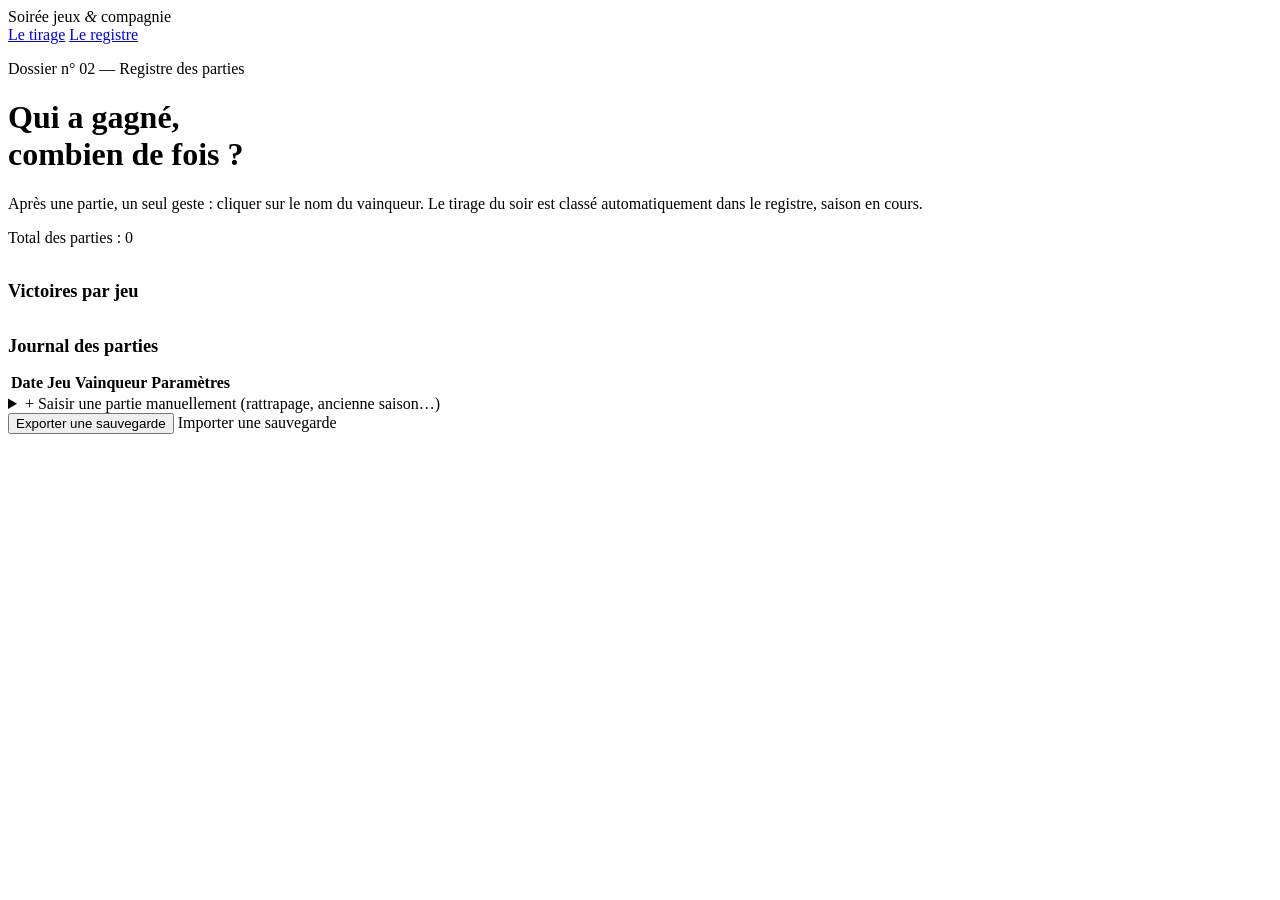
==== scores.html @ 5ef85fa4 "Add files via upload" ====
<!DOCTYPE html>
<html lang="fr">
<head>
<meta charset="UTF-8">
<meta name="viewport" content="width=device-width, initial-scale=1.0">
<title>Soirée jeux — Le registre</title>
<link rel="preconnect" href="https://fonts.googleapis.com">
<link rel="preconnect" href="https://fonts.gstatic.com" crossorigin>
<link href="https://fonts.googleapis.com/css2?family=Fraunces:ital,opsz,wght@0,9..144,400;0,9..144,600;1,9..144,500&family=Newsreader:ital,wght@0,400;0,500;1,400&family=Space+Mono:wght@400;700&display=swap" rel="stylesheet">
<link rel="stylesheet" href="css/style.css">
</head>
<body>

<nav class="site-nav">
  <div class="site-nav__mark">Soirée jeux <em>&amp;</em> compagnie</div>
  <div class="site-nav__links">
    <a href="index.html">Le tirage</a>
    <a href="scores.html" aria-current="page">Le registre</a>
  </div>
</nav>

<main>
  <p class="eyebrow">Dossier n° 02 — Registre des parties</p>
  <h1 class="page-title">Qui a gagné,<br>combien de fois ?</h1>
  <p class="page-intro">
    Après une partie, un seul geste : cliquer sur le nom du vainqueur. Le tirage
    du soir est classé automatiquement dans le registre, saison en cours.
  </p>

  <div id="pendingHost"></div>

  <div class="ledger ledger--book">
    <div class="season-tabs" id="seasonTabs"></div>

    <p class="eyebrow" style="margin-bottom:2px;">Total des parties : <span id="totalGames">0</span></p>

    <div class="score-grid" id="scoreTotals"></div>

    <h2 style="font-family:var(--font-display);font-size:1.15rem;margin:34px 0 14px;">Victoires par jeu</h2>
    <div id="gameBars"></div>

    <h2 style="font-family:var(--font-display);font-size:1.15rem;margin:34px 0 14px;">Journal des parties</h2>
    <table class="match-table">
      <thead>
        <tr><th>Date</th><th>Jeu</th><th>Vainqueur</th><th>Paramètres</th><th></th></tr>
      </thead>
      <tbody id="matchTableBody"></tbody>
    </table>

    <details class="manual-entry">
      <summary>+ Saisir une partie manuellement (rattrapage, ancienne saison…)</summary>
      <form class="manual-form" id="manualForm">
        <label>Date
          <input type="date" name="manualDate" required>
        </label>
        <label>Jeu
          <select name="manualGame" id="manualGame" required></select>
        </label>
        <label>Saison
          <select name="manualSeason" id="manualSeason" required></select>
        </label>
        <label>Vainqueur
          <select name="manualWinner" required>
            <option value="p1">Moi</option>
            <option value="p2">Ma compagne</option>
          </select>
        </label>
        <label class="full" style="flex-direction:row;align-items:center;gap:8px;">
          <input type="checkbox" name="manualNoData" id="manualNoData" checked style="width:auto;">
          <span style="text-transform:none;letter-spacing:normal;font-size:0.85rem;">Paramètres inconnus (no data)</span>
        </label>
        <label class="full">Paramètres (optionnel, si connus)
          <input type="text" name="manualParamsNote" placeholder="ex : Pearlbrook, Bellfaire">
        </label>
        <div class="full">
          <button class="btn btn--solid" type="submit">Ajouter au registre</button>
          <span class="feedback-msg" id="manualFeedback"></span>
        </div>
      </form>
    </details>
  </div>

  <div class="backup-row">
    <button class="btn btn--ghost" id="exportBtn" type="button">Exporter une sauvegarde</button>
    <label class="btn btn--ghost" style="cursor:pointer;">
      Importer une sauvegarde
      <input type="file" id="importInput" accept="application/json" style="display:none;">
    </label>
    <span class="feedback-msg" id="backupFeedback"></span>
  </div>
</main>

<script src="js/games-config.js"></script>
<script src="js/storage.js"></script>
<script src="js/dashboard.js"></script>
</body>
</html>
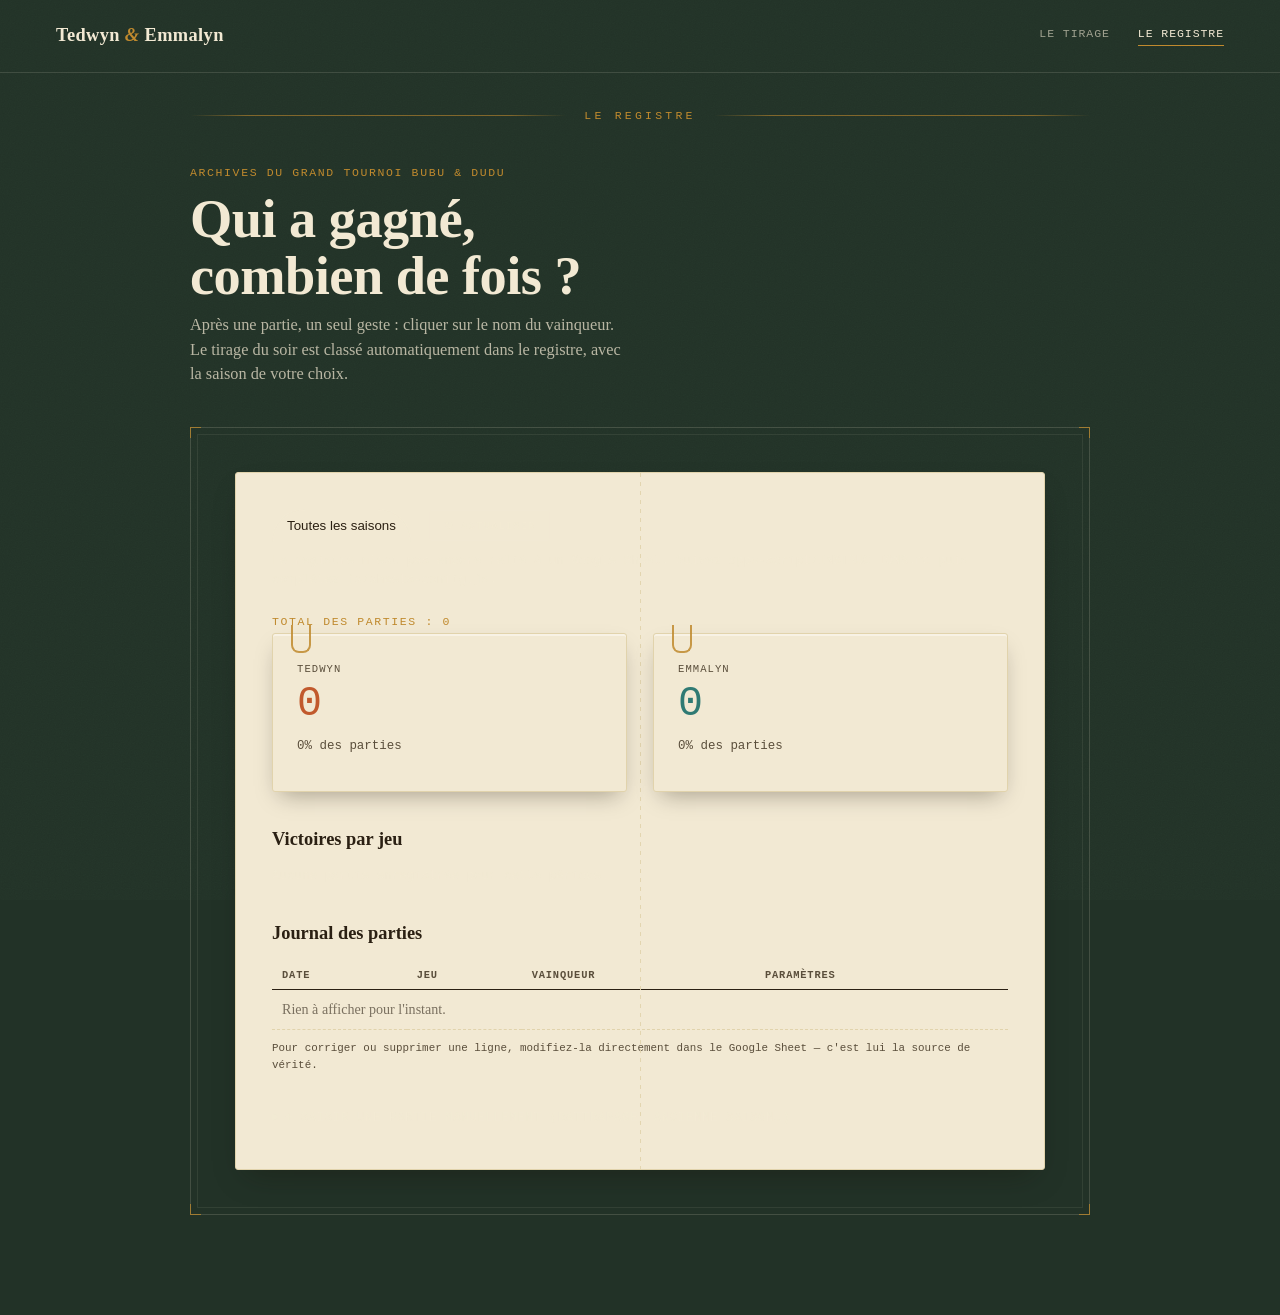
==== commit 7d46fb62: "Add files via upload" ====
--- a/scores.html
+++ b/scores.html
@@ -3,7 +3,7 @@
 <head>
 <meta charset="UTF-8">
 <meta name="viewport" content="width=device-width, initial-scale=1.0">
-<title>Soirée jeux — Le registre</title>
+<title>Tedwyn &amp; Emmalyn · Registre</title>
 <link rel="preconnect" href="https://fonts.googleapis.com">
 <link rel="preconnect" href="https://fonts.gstatic.com" crossorigin>
 <link href="https://fonts.googleapis.com/css2?family=Fraunces:ital,opsz,wght@0,9..144,400;0,9..144,600;1,9..144,500&family=Newsreader:ital,wght@0,400;0,500;1,400&family=Space+Mono:wght@400;700&display=swap" rel="stylesheet">
@@ -12,86 +12,100 @@
 <body>
 
 <nav class="site-nav">
-  <div class="site-nav__mark">Soirée jeux <em>&amp;</em> compagnie</div>
+  <div class="site-nav__mark">Tedwyn <em>&amp;</em> Emmalyn</div>
   <div class="site-nav__links">
     <a href="index.html">Le tirage</a>
     <a href="scores.html" aria-current="page">Le registre</a>
   </div>
 </nav>
 
+<div class="title-card">
+  <span class="title-card__rule"></span>
+  <span class="title-card__names">Le registre</span>
+  <span class="title-card__rule"></span>
+</div>
+
 <main>
-  <p class="eyebrow">Dossier n° 02 — Registre des parties</p>
+  <p class="eyebrow">Archives du grand tournoi Bubu &amp; Dudu</p>
   <h1 class="page-title">Qui a gagné,<br>combien de fois ?</h1>
   <p class="page-intro">
     Après une partie, un seul geste : cliquer sur le nom du vainqueur. Le tirage
-    du soir est classé automatiquement dans le registre, saison en cours.
+    du soir est classé automatiquement dans le registre, avec la saison de votre choix.
   </p>
 
   <div id="pendingHost"></div>
 
-  <div class="ledger ledger--book">
-    <div class="season-tabs" id="seasonTabs"></div>
+  <div class="content-frame">
+    <span class="content-frame__tick content-frame__tick--tl"></span>
+    <span class="content-frame__tick content-frame__tick--tr"></span>
+    <span class="content-frame__tick content-frame__tick--bl"></span>
+    <span class="content-frame__tick content-frame__tick--br"></span>
 
-    <p class="eyebrow" style="margin-bottom:2px;">Total des parties : <span id="totalGames">0</span></p>
+    <div class="ledger ledger--book">
+      <div class="draw-action" style="margin-bottom:6px;">
+        <div class="season-tabs" id="seasonTabs" style="margin-bottom:0;"></div>
+        <button class="btn btn--ghost" id="refreshBtn" type="button" style="padding:8px 14px;font-size:0.68rem;">↻ Actualiser</button>
+      </div>
+      <p class="sheet-status" id="sheetStatus"></p>
 
-    <div class="score-grid" id="scoreTotals"></div>
+      <p class="eyebrow" style="margin-bottom:2px;">Total des parties : <span id="totalGames">0</span></p>
 
-    <h2 style="font-family:var(--font-display);font-size:1.15rem;margin:34px 0 14px;">Victoires par jeu</h2>
-    <div id="gameBars"></div>
+      <div class="score-grid" id="scoreTotals"></div>
 
-    <h2 style="font-family:var(--font-display);font-size:1.15rem;margin:34px 0 14px;">Journal des parties</h2>
-    <table class="match-table">
-      <thead>
-        <tr><th>Date</th><th>Jeu</th><th>Vainqueur</th><th>Paramètres</th><th></th></tr>
-      </thead>
-      <tbody id="matchTableBody"></tbody>
-    </table>
+      <h2 style="font-family:var(--font-display);font-size:1.15rem;margin:34px 0 14px;">Victoires par jeu</h2>
+      <div id="gameBars"></div>
 
-    <details class="manual-entry">
-      <summary>+ Saisir une partie manuellement (rattrapage, ancienne saison…)</summary>
-      <form class="manual-form" id="manualForm">
-        <label>Date
-          <input type="date" name="manualDate" required>
-        </label>
-        <label>Jeu
-          <select name="manualGame" id="manualGame" required></select>
-        </label>
-        <label>Saison
-          <select name="manualSeason" id="manualSeason" required></select>
-        </label>
-        <label>Vainqueur
-          <select name="manualWinner" required>
-            <option value="p1">Moi</option>
-            <option value="p2">Ma compagne</option>
-          </select>
-        </label>
-        <label class="full" style="flex-direction:row;align-items:center;gap:8px;">
-          <input type="checkbox" name="manualNoData" id="manualNoData" checked style="width:auto;">
-          <span style="text-transform:none;letter-spacing:normal;font-size:0.85rem;">Paramètres inconnus (no data)</span>
-        </label>
-        <label class="full">Paramètres (optionnel, si connus)
-          <input type="text" name="manualParamsNote" placeholder="ex : Pearlbrook, Bellfaire">
-        </label>
-        <div class="full">
-          <button class="btn btn--solid" type="submit">Ajouter au registre</button>
-          <span class="feedback-msg" id="manualFeedback"></span>
-        </div>
-      </form>
-    </details>
-  </div>
+      <h2 style="font-family:var(--font-display);font-size:1.15rem;margin:34px 0 14px;">Journal des parties</h2>
+      <table class="match-table">
+        <thead>
+          <tr><th>Date</th><th>Jeu</th><th>Vainqueur</th><th>Paramètres</th></tr>
+        </thead>
+        <tbody id="matchTableBody"></tbody>
+      </table>
+      <p style="font-family:var(--font-mono);font-size:0.68rem;color:var(--ink-soft);margin-top:10px;">
+        Pour corriger ou supprimer une ligne, modifiez-la directement dans le Google Sheet — c'est lui la source de vérité.
+      </p>
 
-  <div class="backup-row">
-    <button class="btn btn--ghost" id="exportBtn" type="button">Exporter une sauvegarde</button>
-    <label class="btn btn--ghost" style="cursor:pointer;">
-      Importer une sauvegarde
-      <input type="file" id="importInput" accept="application/json" style="display:none;">
-    </label>
-    <span class="feedback-msg" id="backupFeedback"></span>
+      <details class="manual-entry">
+        <summary>+ Saisir une partie manuellement (rattrapage, ancienne saison…)</summary>
+        <form class="manual-form" id="manualForm">
+          <label>Date
+            <input type="date" name="manualDate" required>
+          </label>
+          <label>Jeu
+            <select name="manualGame" id="manualGame" required></select>
+          </label>
+          <label>Saison
+            <input type="text" name="manualSeason" id="manualSeason" required>
+          </label>
+          <label>Vainqueur
+            <select name="manualWinner" id="manualWinner" required></select>
+          </label>
+          <label class="full" style="flex-direction:row;align-items:center;gap:8px;">
+            <input type="checkbox" name="manualNoData" id="manualNoData" checked style="width:auto;">
+            <span style="text-transform:none;letter-spacing:normal;font-size:0.85rem;">Paramètres inconnus (no data)</span>
+          </label>
+          <label class="full">Paramètres (optionnel, si connus)
+            <input type="text" name="manualParamsNote" placeholder="ex : Pearlbrook, Bellfaire">
+          </label>
+          <div class="full">
+            <button class="btn btn--solid" type="submit">Ajouter au registre</button>
+            <span class="feedback-msg" id="manualFeedback"></span>
+          </div>
+        </form>
+      </details>
+    </div>
   </div>
 </main>
 
+<audio id="bgMusic" src="audio/theme.mp3" loop preload="none"></audio>
+<button class="music-btn" id="musicResume" type="button" hidden>♪ Reprendre la musique</button>
+
 <script src="js/games-config.js"></script>
 <script src="js/storage.js"></script>
+<script src="js/sheets-config.js"></script>
+<script src="js/sheets.js"></script>
+<script src="js/music.js"></script>
 <script src="js/dashboard.js"></script>
 </body>
 </html>
--- a/css/style.css
+++ b/css/style.css
@@ -0,0 +1,730 @@
+/* ============================================================================
+   TOKENS — palette, typographies, rythme
+   ============================================================================ */
+:root{
+  --felt: #223227;        /* fond feutré, plateau de jeu */
+  --felt-dark: #182219;
+  --card: #F2E9D3;        /* fiche bristol / papier vieilli */
+  --card-edge: #E1D3AC;
+  --ink: #2B2013;         /* encre, texte principal */
+  --ink-soft: #5A4E3B;
+  --brass: #C08A2E;       /* laiton — épingles, filets */
+  --brass-dark: #8C641F;
+  --brick: #C1592C;       /* rouille — Tedwyn */
+  --sage: #2F7A73;        /* turquoise — Emmalyn */
+  --paper-shadow: rgba(20,14,4,0.35);
+
+  --font-display: "Fraunces", "Iowan Old Style", serif;
+  --font-body: "Newsreader", "Iowan Old Style", serif;
+  --font-mono: "Space Mono", monospace;
+
+  --radius-card: 3px;
+}
+
+*{ box-sizing: border-box; }
+
+html{ scroll-behavior: smooth; }
+
+body{
+  margin:0;
+  min-height:100vh;
+  background: var(--felt);
+  color: var(--ink);
+  font-family: var(--font-body);
+  font-size: 17px;
+  line-height:1.5;
+  position:relative;
+}
+
+/* texture de feutre / papier discrète, pas de dégradé lisse */
+body::before{
+  content:"";
+  position:fixed;
+  inset:0;
+  pointer-events:none;
+  opacity:0.5;
+  mix-blend-mode: overlay;
+  background-image: url("data:image/svg+xml;utf8,<svg xmlns='http://www.w3.org/2000/svg' width='120' height='120'><filter id='n'><feTurbulence type='fractalNoise' baseFrequency='0.85' numOctaves='2' stitchTiles='stitch'/><feColorMatrix type='saturate' values='0'/></filter><rect width='100%25' height='100%25' filter='url(%23n)' opacity='0.35'/></svg>");
+  z-index:0;
+}
+
+a{ color: inherit; }
+
+img{ max-width:100%; display:block; }
+
+/* ============================================================================
+   NAVIGATION
+   ============================================================================ */
+.site-nav{
+  position:relative;
+  z-index:2;
+  display:flex;
+  justify-content:space-between;
+  align-items:center;
+  padding: 22px clamp(20px, 5vw, 56px);
+  border-bottom: 1px solid rgba(242,233,211,0.14);
+}
+.site-nav__mark{
+  font-family: var(--font-display);
+  font-weight: 600;
+  font-size: 1.15rem;
+  color: var(--card);
+  letter-spacing: 0.02em;
+}
+.site-nav__mark em{
+  font-style: italic;
+  color: var(--brass);
+}
+.site-nav__links{
+  display:flex;
+  gap: 28px;
+  font-family: var(--font-mono);
+  font-size: 0.72rem;
+  letter-spacing: 0.08em;
+  text-transform: uppercase;
+}
+.site-nav__links a{
+  text-decoration:none;
+  color: rgba(242,233,211,0.6);
+  border-bottom: 1px solid transparent;
+  padding-bottom: 3px;
+  transition: color .2s ease, border-color .2s ease;
+}
+.site-nav__links a:hover,
+.site-nav__links a[aria-current="page"]{
+  color: var(--card);
+  border-color: var(--brass);
+}
+
+/* ============================================================================
+   TITLE CARD — bandeau symétrique façon carton de titre
+   ============================================================================ */
+.title-card{
+  position:relative;
+  z-index:1;
+  max-width: 980px;
+  margin: 34px auto 0;
+  padding: 0 clamp(18px, 5vw, 40px);
+  display:flex;
+  align-items:center;
+  gap: 18px;
+}
+.title-card__rule{
+  flex:1;
+  height:1px;
+  background: linear-gradient(to right, transparent, var(--brass) 15%, var(--brass) 85%, transparent);
+  opacity:0.6;
+}
+.title-card__names{
+  font-family: var(--font-mono);
+  font-size: 0.72rem;
+  letter-spacing: 0.28em;
+  text-transform: uppercase;
+  color: var(--brass);
+  white-space: nowrap;
+}
+.title-card__amp{ color: var(--card); opacity:0.6; margin: 0 3px; }
+
+/* ============================================================================
+   STRUCTURE GÉNÉRALE
+   ============================================================================ */
+main{
+  position:relative;
+  z-index:1;
+  max-width: 980px;
+  margin: 0 auto;
+  padding: clamp(20px, 5vw, 40px) clamp(18px, 5vw, 40px) 100px;
+}
+
+/* cadre à double filet façon affiche encadrée, avec petites amorces d'angle */
+.content-frame{
+  position:relative;
+  border: 1px solid rgba(242,233,211,0.16);
+  padding: clamp(22px, 5vw, 44px);
+  margin-top: 26px;
+}
+.content-frame::before{
+  content:"";
+  position:absolute;
+  inset: 6px;
+  border: 1px solid rgba(242,233,211,0.08);
+  pointer-events:none;
+}
+.content-frame__tick{
+  position:absolute;
+  width:11px; height:11px;
+  border: 1.5px solid var(--brass);
+  opacity:0.75;
+}
+.content-frame__tick--tl{ top:-1px; left:-1px; border-right:none; border-bottom:none; }
+.content-frame__tick--tr{ top:-1px; right:-1px; border-left:none; border-bottom:none; }
+.content-frame__tick--bl{ bottom:-1px; left:-1px; border-right:none; border-top:none; }
+.content-frame__tick--br{ bottom:-1px; right:-1px; border-left:none; border-top:none; }
+
+.eyebrow{
+  font-family: var(--font-mono);
+  font-size: 0.72rem;
+  letter-spacing: 0.14em;
+  text-transform: uppercase;
+  color: var(--brass);
+  margin: 0 0 10px;
+}
+
+h1.page-title{
+  font-family: var(--font-display);
+  font-weight: 600;
+  font-optical-sizing: auto;
+  font-size: clamp(2.2rem, 5vw, 3.4rem);
+  color: var(--card);
+  margin: 0 0 8px;
+  line-height: 1.05;
+  letter-spacing: -0.01em;
+}
+
+.page-intro{
+  color: rgba(242,233,211,0.72);
+  max-width: 54ch;
+  font-size: 1.02rem;
+  margin: 0 0 40px;
+}
+
+/* ============================================================================
+   BOUTONS
+   ============================================================================ */
+.btn{
+  font-family: var(--font-mono);
+  font-size: 0.76rem;
+  letter-spacing: 0.08em;
+  text-transform: uppercase;
+  border: 1px solid var(--brass);
+  background: transparent;
+  color: var(--card);
+  padding: 14px 26px;
+  border-radius: 2px;
+  cursor:pointer;
+  transition: transform .15s ease, background .2s ease, color .2s ease;
+}
+.btn:hover{ background: var(--brass); color: var(--felt-dark); }
+.btn:active{ transform: translateY(1px); }
+.btn:focus-visible{ outline: 2px solid var(--card); outline-offset: 3px; }
+
+.btn--solid{
+  background: var(--brass);
+  color: var(--felt-dark);
+  border-color: var(--brass);
+}
+.btn--solid:hover{ background: var(--brass-dark); }
+
+.btn--brick{ border-color: var(--brick); }
+.btn--brick:hover{ background: var(--brick); color: var(--card); }
+
+.btn--sage{ border-color: var(--sage); }
+.btn--sage:hover{ background: var(--sage); color: var(--card); }
+
+.btn--ghost{
+  border-color: rgba(242,233,211,0.3);
+  color: rgba(242,233,211,0.7);
+}
+.btn--ghost:hover{ background: rgba(242,233,211,0.1); color: var(--card); }
+
+.btn:disabled{ opacity:0.35; cursor:not-allowed; }
+.btn:disabled:hover{ background:transparent; color: var(--card); }
+
+/* ============================================================================
+   FICHE BRISTOL (composant partagé — tirage / registre)
+   ============================================================================ */
+.index-card{
+  background: var(--card);
+  border: 1px solid var(--card-edge);
+  border-radius: var(--radius-card);
+  box-shadow: 0 10px 22px -8px var(--paper-shadow), 0 2px 0 rgba(255,255,255,0.4) inset;
+  padding: 22px 24px;
+  position: relative;
+}
+.index-card::after{
+  /* trombone en haut-gauche */
+  content:"";
+  position:absolute;
+  top:-9px; left:18px;
+  width:16px; height:26px;
+  border: 2.5px solid var(--brass);
+  border-bottom-left-radius: 8px;
+  border-bottom-right-radius: 8px;
+  border-top: none;
+  opacity:0.85;
+}
+.index-card__eyebrow{
+  font-family: var(--font-mono);
+  font-size: 0.66rem;
+  letter-spacing: 0.1em;
+  text-transform: uppercase;
+  color: var(--ink-soft);
+  margin: 6px 0 6px;
+}
+.index-card__title{
+  font-family: var(--font-display);
+  font-size: 1.5rem;
+  font-weight: 600;
+  margin: 0;
+  color: var(--ink);
+}
+
+/* ============================================================================
+   PAGE TIRAGE — plateau et chaîne de fiches
+   ============================================================================ */
+.board{
+  border: 1px dashed rgba(242,233,211,0.22);
+  border-radius: 4px;
+  padding: clamp(24px, 5vw, 48px) clamp(18px, 4vw, 40px);
+  background: radial-gradient(ellipse at 20% 0%, rgba(255,255,255,0.03), transparent 60%);
+}
+
+.draw-action{
+  display:flex;
+  align-items:center;
+  gap: 18px;
+  flex-wrap: wrap;
+  margin-bottom: 36px;
+}
+.draw-status{
+  font-family: var(--font-mono);
+  font-size: 0.78rem;
+  color: rgba(242,233,211,0.55);
+}
+
+.chain{
+  list-style:none;
+  margin:0; padding:0;
+}
+.chain__item{
+  position: relative;
+  display:flex;
+  gap: 22px;
+  padding-bottom: 34px;
+}
+.chain__item:last-child{ padding-bottom: 0; }
+
+.chain__rail{
+  position:relative;
+  width: 22px;
+  flex: none;
+  display:flex;
+  justify-content:center;
+}
+.chain__rail::before{
+  /* fil brassé reliant les épingles */
+  content:"";
+  position:absolute;
+  top: 8px; bottom: -34px;
+  width: 2px;
+  background: repeating-linear-gradient(
+    to bottom,
+    var(--brass) 0 6px,
+    transparent 6px 11px
+  );
+  opacity: 0.55;
+}
+.chain__item:last-child .chain__rail::before{ display:none; }
+.chain__pin{
+  width: 13px; height:13px;
+  border-radius: 50%;
+  background: var(--brick);
+  box-shadow: 0 2px 5px rgba(0,0,0,0.4), inset 0 -2px 2px rgba(0,0,0,0.25);
+  margin-top: 4px;
+  z-index: 1;
+  transition: background .2s ease;
+}
+.chain__item[data-state="pending"] .chain__pin{ background: rgba(242,233,211,0.2); }
+.chain__item[data-state="done"] .chain__pin{ background: var(--sage); }
+
+.chain__card{
+  flex:1;
+  transform: rotate(var(--tilt, -0.6deg));
+  transition: transform .25s ease, opacity .25s ease;
+  min-height: 78px;
+}
+.chain__item:nth-child(odd) .chain__card{ --tilt: -0.8deg; }
+.chain__item:nth-child(even) .chain__card{ --tilt: 0.7deg; }
+
+.chain__item[data-state="pending"] .chain__card{
+  opacity: 0.4;
+  background: transparent;
+  border-style: dashed;
+  box-shadow:none;
+  transform: rotate(0deg);
+}
+.chain__item[data-state="pending"] .chain__card::after{ display:none; }
+
+.chain__card .index-card__title.is-cycling{
+  color: var(--ink-soft);
+  font-style: italic;
+}
+
+/* cadre façon timbre postal, avec petites encoches dentelées */
+.stamp-frame{
+  position:relative;
+  padding: 10px;
+  background: var(--card);
+  border: 1px solid var(--card-edge);
+  box-shadow: 0 16px 30px -12px var(--paper-shadow);
+}
+.stamp-frame::before{
+  content:"";
+  position:absolute;
+  inset:4px;
+  border: 1.5px dashed var(--brass-dark);
+  opacity:0.55;
+  pointer-events:none;
+}
+.stamp-frame::after{
+  /* rangée d'encoches perforées en haut/bas */
+  content:"";
+  position:absolute;
+  left:0; right:0; top:-5px; bottom:-5px;
+  background-image:
+    radial-gradient(circle 4px, var(--stamp-notch) 98%, transparent 100%);
+  background-repeat: repeat-x;
+  background-size: 16px 10px;
+  background-position: 4px -5px, 4px calc(100% + 5px);
+  pointer-events:none;
+}
+
+.game-photo{
+  width: 100%;
+  aspect-ratio: 16/10;
+  object-fit: cover;
+  display:block;
+  filter: grayscale(1) brightness(1.5) contrast(0.85);
+  opacity: 0;
+  transform: scale(1.04);
+}
+.game-photo.is-developing{
+  animation: polaroid-develop 1.6s ease forwards;
+}
+@keyframes polaroid-develop{
+  0%   { opacity: 0;   filter: grayscale(1) brightness(1.6) contrast(0.8); transform: scale(1.05); }
+  35%  { opacity: 1;   filter: grayscale(0.7) brightness(1.3) contrast(0.9); transform: scale(1.02); }
+  100% { opacity: 1;   filter: grayscale(0) brightness(1) contrast(1); transform: scale(1); }
+}
+
+.result-summary{
+  margin-top: 40px;
+  display:flex;
+  gap: 32px;
+  flex-wrap: wrap;
+  align-items: flex-start;
+}
+.result-summary__photo{ flex: 0 0 340px; }
+.result-summary__body{ flex: 1 1 320px; padding-top: 4px; }
+
+.result-actions{
+  margin-top: 26px;
+  display:flex;
+  gap: 14px;
+  flex-wrap: wrap;
+}
+
+.stamp{
+  display:inline-block;
+  font-family: var(--font-mono);
+  font-size: 0.68rem;
+  letter-spacing: 0.1em;
+  text-transform: uppercase;
+  color: var(--sage);
+  border: 1.5px solid var(--sage);
+  border-radius: 999px;
+  padding: 4px 12px;
+  transform: rotate(-4deg);
+  margin-top: 10px;
+}
+
+/* ============================================================================
+   PAGE REGISTRE — carnet de scores
+   ============================================================================ */
+.ledger{
+  background: var(--card);
+  border: 1px solid var(--card-edge);
+  border-radius: var(--radius-card);
+  box-shadow: 0 14px 30px -12px var(--paper-shadow);
+  padding: clamp(20px, 4vw, 36px);
+  position: relative;
+}
+.ledger::before{
+  /* reliure au centre */
+  content:"";
+  position:absolute;
+  top:0; bottom:0; left:50%;
+  width:1px;
+  background: repeating-linear-gradient(to bottom, var(--card-edge) 0 4px, transparent 4px 9px);
+  opacity: 0.9;
+  display: none;
+}
+@media(min-width: 760px){
+  .ledger--book::before{ display:block; }
+}
+
+.season-tabs{
+  display:flex;
+  gap:6px;
+  flex-wrap: wrap;
+  margin-bottom: 28px;
+  font-family: var(--font-mono);
+  font-size: 0.72rem;
+  letter-spacing: 0.06em;
+  text-transform: uppercase;
+}
+.season-tabs button{
+  background: transparent;
+  border: 1px solid rgba(242,233,211,0.25);
+  color: rgba(242,233,211,0.6);
+  padding: 8px 14px;
+  border-radius: 999px 999px 0 0;
+  cursor:pointer;
+}
+.season-tabs button.is-active{
+  background: var(--card);
+  color: var(--ink);
+  border-color: var(--card);
+}
+
+.score-grid{
+  display:grid;
+  grid-template-columns: 1fr 1fr;
+  gap: 26px;
+  margin-bottom: 8px;
+}
+@media (max-width: 560px){ .score-grid{ grid-template-columns: 1fr; } }
+
+.score-col__name{
+  font-family: var(--font-display);
+  font-size: 1.3rem;
+  margin: 0 0 2px;
+}
+.score-col__count{
+  font-family: var(--font-mono);
+  font-size: 2.6rem;
+  line-height: 1;
+  margin: 6px 0 4px;
+}
+.score-col--p1 .score-col__count{ color: var(--brick); }
+.score-col--p2 .score-col__count{ color: var(--sage); }
+.score-col__pct{
+  font-family: var(--font-mono);
+  font-size: 0.78rem;
+  color: var(--ink-soft);
+}
+
+.bar-row{
+  display:grid;
+  grid-template-columns: 150px 1fr 40px;
+  align-items:center;
+  gap: 10px;
+  margin-bottom: 10px;
+  font-size: 0.9rem;
+}
+.bar-row__label{
+  font-family: var(--font-body);
+  font-style: italic;
+  color: var(--ink);
+  overflow:hidden;
+  text-overflow: ellipsis;
+  white-space: nowrap;
+}
+.bar-row__track{
+  height: 9px;
+  background: rgba(43,32,19,0.08);
+  border-radius: 999px;
+  overflow:hidden;
+  display:flex;
+}
+.bar-row__fill--p1{ background: var(--brick); height:100%; }
+.bar-row__fill--p2{ background: var(--sage); height:100%; }
+.bar-row__total{
+  font-family: var(--font-mono);
+  font-size: 0.78rem;
+  color: var(--ink-soft);
+  text-align:right;
+}
+
+table.match-table{
+  width:100%;
+  border-collapse: collapse;
+  font-size: 0.88rem;
+  margin-top: 6px;
+}
+table.match-table th{
+  text-align:left;
+  font-family: var(--font-mono);
+  font-size: 0.65rem;
+  letter-spacing: 0.08em;
+  text-transform: uppercase;
+  color: var(--ink-soft);
+  padding: 6px 10px;
+  border-bottom: 1.5px solid var(--ink);
+}
+table.match-table td{
+  padding: 9px 10px;
+  border-bottom: 1px dashed var(--card-edge);
+  vertical-align: top;
+}
+table.match-table tr:hover td{ background: rgba(192,138,46,0.06); }
+.winner-tag{
+  font-family: var(--font-mono);
+  font-size: 0.68rem;
+  text-transform: uppercase;
+  padding: 2px 8px;
+  border-radius: 999px;
+  display:inline-block;
+}
+.winner-tag--p1{ background: rgba(156,68,51,0.14); color: var(--brick); }
+.winner-tag--p2{ background: rgba(95,122,99,0.16); color: var(--sage); }
+
+.pending-card{
+  background: rgba(192,138,46,0.1);
+  border: 1px dashed var(--brass);
+  border-radius: 4px;
+  padding: 22px;
+  margin-bottom: 34px;
+  color: var(--card);
+}
+.pending-card__title{
+  font-family: var(--font-display);
+  font-size: 1.4rem;
+  margin: 4px 0 10px;
+  color: var(--card);
+}
+.pending-card__params{
+  font-family: var(--font-mono);
+  font-size: 0.78rem;
+  color: rgba(242,233,211,0.7);
+  margin: 0 0 18px;
+  line-height:1.8;
+}
+.pending-card__actions{
+  display:flex;
+  gap: 12px;
+  flex-wrap: wrap;
+  align-items:center;
+}
+.season-input{
+  display:flex;
+  align-items:center;
+  gap: 8px;
+  font-family: var(--font-mono);
+  font-size: 0.7rem;
+  text-transform: uppercase;
+  letter-spacing: 0.06em;
+  color: rgba(242,233,211,0.6);
+}
+.season-input input{
+  width: 56px;
+  padding: 8px 6px;
+  text-align:center;
+  border: 1px solid var(--brass);
+  background: rgba(242,233,211,0.06);
+  color: var(--card);
+  border-radius: 3px;
+  font-family: var(--font-mono);
+}
+
+.sheet-status{
+  font-family: var(--font-mono);
+  font-size: 0.78rem;
+  color: rgba(242,233,211,0.55);
+  margin: 10px 0 24px;
+}
+.sheet-status--error{ color: var(--brick); }
+.sheet-status a{ color: var(--brass); }
+
+details.manual-entry{
+  margin-top: 30px;
+  color: rgba(242,233,211,0.75);
+}
+details.manual-entry summary{
+  cursor:pointer;
+  font-family: var(--font-mono);
+  font-size: 0.76rem;
+  letter-spacing: 0.06em;
+  text-transform: uppercase;
+  padding: 6px 0;
+}
+.manual-form{
+  margin-top: 18px;
+  background: var(--card);
+  border-radius: 4px;
+  padding: 22px;
+  display:grid;
+  gap: 14px;
+  grid-template-columns: repeat(auto-fit, minmax(180px,1fr));
+  color: var(--ink);
+}
+.manual-form label{
+  display:flex; flex-direction:column; gap:6px;
+  font-family: var(--font-mono);
+  font-size: 0.68rem;
+  text-transform: uppercase;
+  letter-spacing: 0.06em;
+  color: var(--ink-soft);
+}
+.manual-form input, .manual-form select{
+  font-family: var(--font-body);
+  font-size: 0.95rem;
+  padding: 8px 10px;
+  border: 1px solid var(--card-edge);
+  border-radius: 3px;
+  background: #fff;
+  color: var(--ink);
+}
+.manual-form .full{ grid-column: 1 / -1; }
+
+.backup-row{
+  margin-top: 40px;
+  display:flex;
+  gap:12px;
+  flex-wrap:wrap;
+  align-items:center;
+}
+.backup-row input[type=file]{
+  font-family: var(--font-mono);
+  font-size: 0.72rem;
+  color: rgba(242,233,211,0.65);
+}
+.feedback-msg{
+  font-family: var(--font-mono);
+  font-size: 0.75rem;
+  color: var(--sage);
+}
+
+/* ============================================================================
+   MUSIQUE D'AMBIANCE
+   ============================================================================ */
+.music-btn{
+  position: fixed;
+  right: 20px;
+  bottom: 20px;
+  z-index: 10;
+  font-family: var(--font-mono);
+  font-size: 0.7rem;
+  letter-spacing: 0.06em;
+  text-transform: uppercase;
+  background: var(--brass);
+  color: var(--felt-dark);
+  border: none;
+  border-radius: 999px;
+  padding: 10px 16px;
+  cursor:pointer;
+  box-shadow: 0 8px 18px -6px rgba(0,0,0,0.5);
+}
+.music-btn:hover{ background: var(--brass-dark); }
+
+/* ============================================================================
+   RESPONSIVE / ACCESSIBILITÉ
+   ============================================================================ */
+@media (max-width: 640px){
+  .site-nav__links{ gap: 16px; }
+  .result-summary__photo{ flex-basis: 100%; }
+}
+
+@media (prefers-reduced-motion: reduce){
+  *{ animation-duration: 0.01ms !important; animation-iteration-count: 1 !important; transition-duration: 0.01ms !important; scroll-behavior: auto !important; }
+}
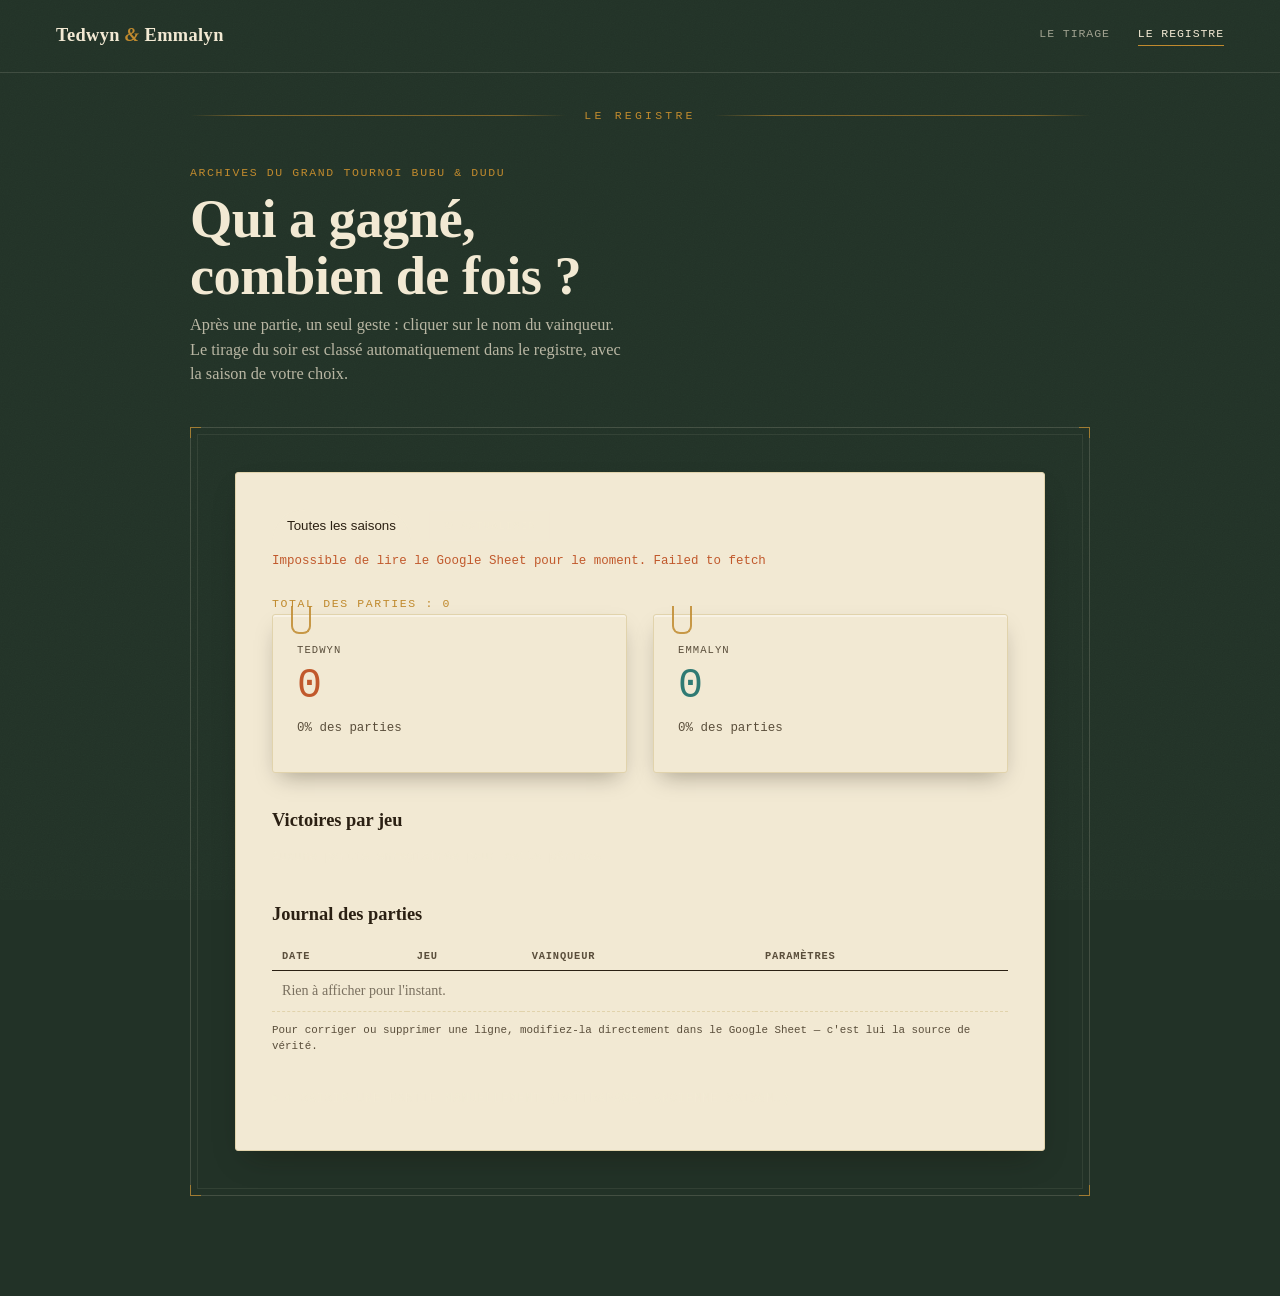
==== commit 11b04a08: "Add files via upload" ====
--- a/scores.html
+++ b/scores.html
@@ -41,7 +41,7 @@
     <span class="content-frame__tick content-frame__tick--bl"></span>
     <span class="content-frame__tick content-frame__tick--br"></span>
 
-    <div class="ledger ledger--book">
+    <div class="ledger">
       <div class="draw-action" style="margin-bottom:6px;">
         <div class="season-tabs" id="seasonTabs" style="margin-bottom:0;"></div>
         <button class="btn btn--ghost" id="refreshBtn" type="button" style="padding:8px 14px;font-size:0.68rem;">↻ Actualiser</button>
